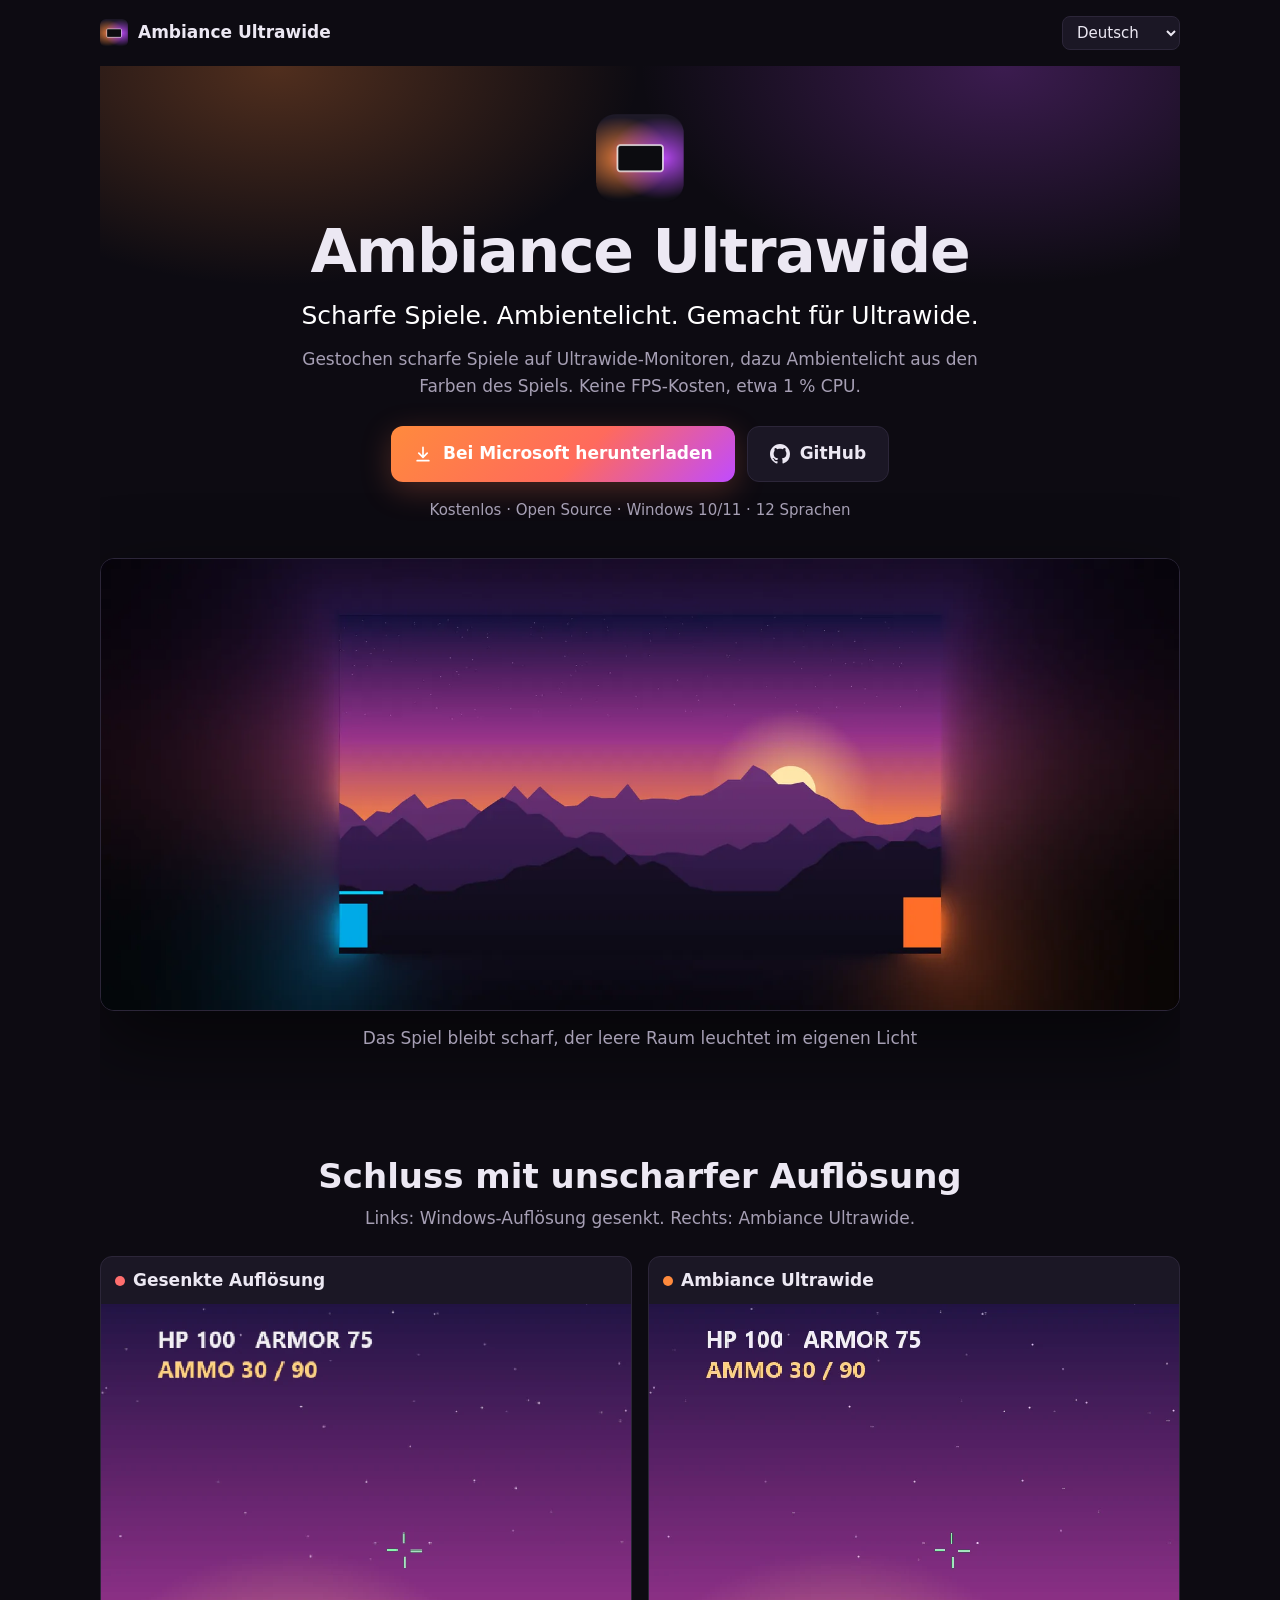
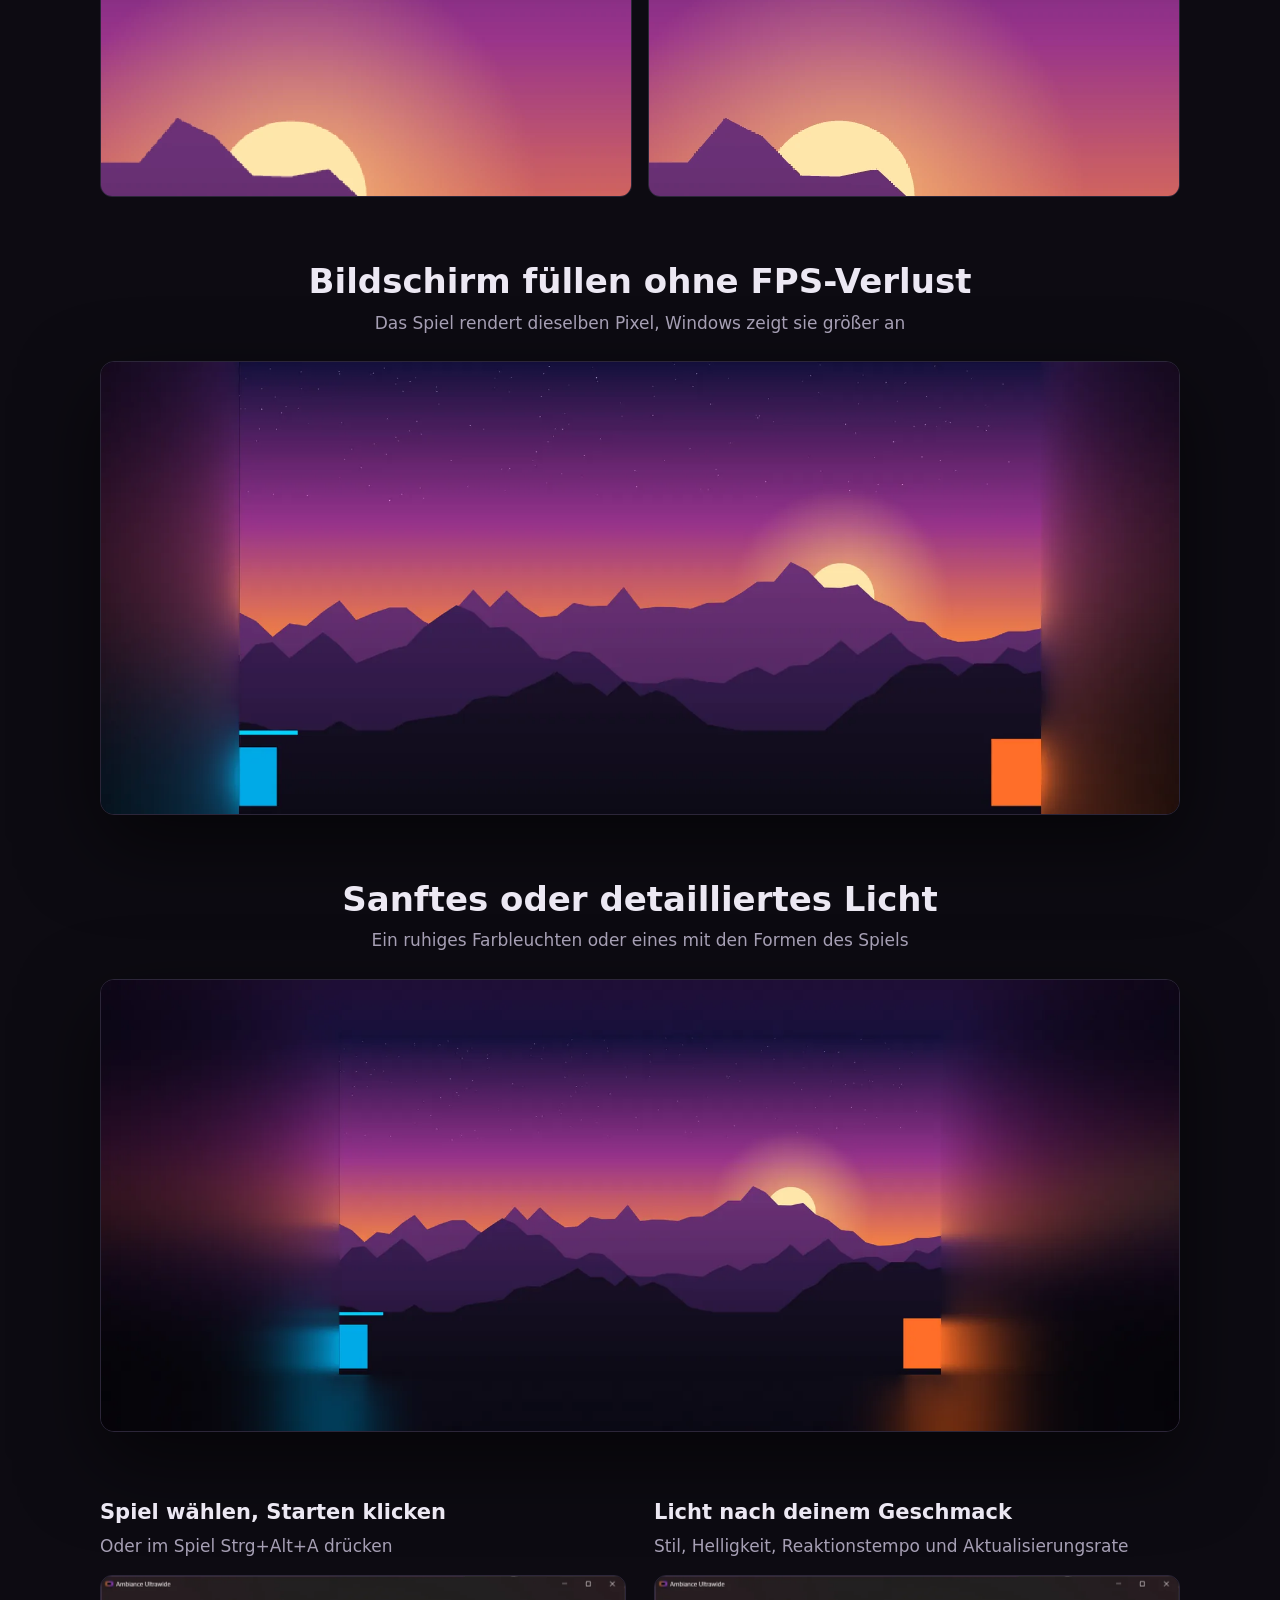
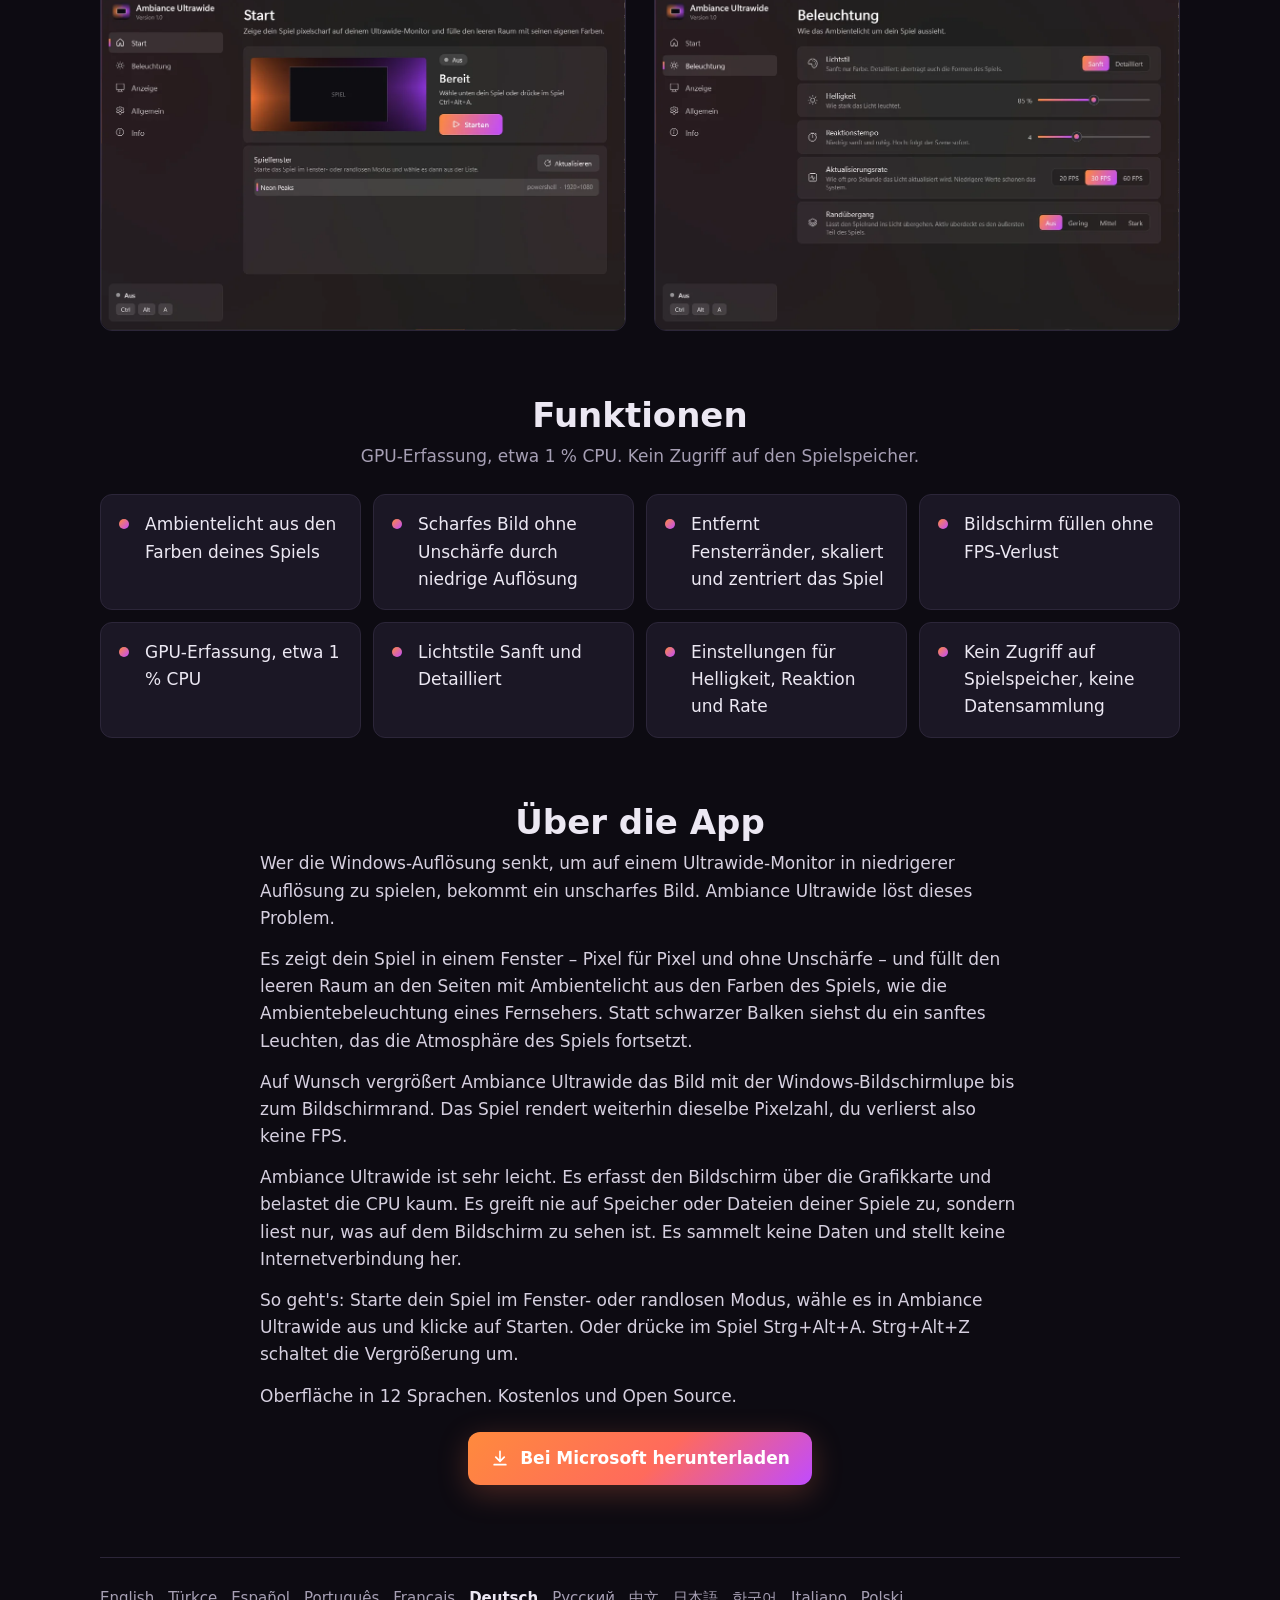
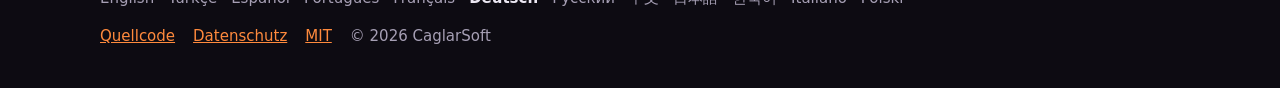
==== docs/de/index.html @ aa754faa "Add 12-language project website for GitHub Pages src/site/build_site.py generates docs/ from listing" ====
<!doctype html>
<html lang="de">
<head>
<meta charset="utf-8">
<meta name="viewport" content="width=device-width,initial-scale=1">
<title>Ambiance Ultrawide – Scharfe Spiele. Ambientelicht. Gemacht für Ultrawide.</title>
<meta name="description" content="Gestochen scharfe Spiele auf Ultrawide-Monitoren, dazu Ambientelicht aus den Farben des Spiels. Keine FPS-Kosten, etwa 1 % CPU.">
<meta name="keywords" content="Ultrawide, Ambientelicht, 21:9, Gaming, Auflösung, randlos, scharfes Bild">
<link rel="canonical" href="https://aahmetcaglarr.github.io/AmbianceUltrawide/de/">
<link rel="alternate" hreflang="en" href="https://aahmetcaglarr.github.io/AmbianceUltrawide/">
<link rel="alternate" hreflang="tr" href="https://aahmetcaglarr.github.io/AmbianceUltrawide/tr/">
<link rel="alternate" hreflang="es" href="https://aahmetcaglarr.github.io/AmbianceUltrawide/es/">
<link rel="alternate" hreflang="pt-BR" href="https://aahmetcaglarr.github.io/AmbianceUltrawide/pt/">
<link rel="alternate" hreflang="fr" href="https://aahmetcaglarr.github.io/AmbianceUltrawide/fr/">
<link rel="alternate" hreflang="de" href="https://aahmetcaglarr.github.io/AmbianceUltrawide/de/">
<link rel="alternate" hreflang="ru" href="https://aahmetcaglarr.github.io/AmbianceUltrawide/ru/">
<link rel="alternate" hreflang="zh-CN" href="https://aahmetcaglarr.github.io/AmbianceUltrawide/zh/">
<link rel="alternate" hreflang="ja" href="https://aahmetcaglarr.github.io/AmbianceUltrawide/ja/">
<link rel="alternate" hreflang="ko" href="https://aahmetcaglarr.github.io/AmbianceUltrawide/ko/">
<link rel="alternate" hreflang="it" href="https://aahmetcaglarr.github.io/AmbianceUltrawide/it/">
<link rel="alternate" hreflang="pl" href="https://aahmetcaglarr.github.io/AmbianceUltrawide/pl/">
<link rel="alternate" hreflang="x-default" href="https://aahmetcaglarr.github.io/AmbianceUltrawide/">
<meta property="og:type" content="website">
<meta property="og:title" content="Ambiance Ultrawide – Scharfe Spiele. Ambientelicht. Gemacht für Ultrawide.">
<meta property="og:description" content="Gestochen scharfe Spiele auf Ultrawide-Monitoren, dazu Ambientelicht aus den Farben des Spiels. Keine FPS-Kosten, etwa 1 % CPU.">
<meta property="og:url" content="https://aahmetcaglarr.github.io/AmbianceUltrawide/de/">
<meta property="og:image" content="https://aahmetcaglarr.github.io/AmbianceUltrawide/assets/og.jpg">
<meta name="twitter:card" content="summary_large_image">
<meta name="theme-color" content="#0d0b12">
<link rel="icon" href="../assets/favicon.png">
<link rel="stylesheet" href="../assets/site.css">
<script type="application/ld+json">{"@context": "https://schema.org", "@type": "SoftwareApplication", "name": "Ambiance Ultrawide", "description": "Gestochen scharfe Spiele auf Ultrawide-Monitoren, dazu Ambientelicht aus den Farben des Spiels. Keine FPS-Kosten, etwa 1 % CPU.", "inLanguage": "de", "url": "https://aahmetcaglarr.github.io/AmbianceUltrawide/de/", "applicationCategory": "UtilitiesApplication", "applicationSubCategory": "Gaming", "operatingSystem": "Windows 10, Windows 11", "softwareVersion": "1.0.0", "isAccessibleForFree": true, "offers": {"@type": "Offer", "price": "0", "priceCurrency": "USD"}, "downloadUrl": "https://apps.microsoft.com/detail/9N5WW64LNMSH?hl=de-de", "installUrl": "https://apps.microsoft.com/detail/9N5WW64LNMSH?hl=de-de", "license": "https://github.com/aahmetcaglarr/AmbianceUltrawide/blob/main/LICENSE", "image": "https://aahmetcaglarr.github.io/AmbianceUltrawide/assets/og.jpg", "screenshot": ["https://aahmetcaglarr.github.io/AmbianceUltrawide/assets/hero.webp", "https://aahmetcaglarr.github.io/AmbianceUltrawide/assets/fit.webp", "https://aahmetcaglarr.github.io/AmbianceUltrawide/assets/ui-home-de.webp"], "featureList": ["Ambientelicht aus den Farben deines Spiels", "Scharfes Bild ohne Unschärfe durch niedrige Auflösung", "Entfernt Fensterränder, skaliert und zentriert das Spiel", "Bildschirm füllen ohne FPS-Verlust", "GPU-Erfassung, etwa 1 % CPU", "Lichtstile Sanft und Detailliert", "Einstellungen für Helligkeit, Reaktion und Rate", "Kein Zugriff auf Spielspeicher, keine Datensammlung"], "keywords": "Ultrawide, Ambientelicht, 21:9, Gaming, Auflösung, randlos, scharfes Bild", "author": {"@type": "Organization", "name": "CaglarSoft"}, "sameAs": ["https://github.com/aahmetcaglarr/AmbianceUltrawide", "https://apps.microsoft.com/detail/9N5WW64LNMSH"]}</script>
</head>
<body>
<div class="wrap">
<header class="top">
<a class="brand" href="../de/"><img src="../assets/logo.png" width="28" height="28" alt="">Ambiance Ultrawide</a>
<select aria-label="Language" onchange="location.href=this.value"><option value="../">English</option><option value="../tr/">Türkçe</option><option value="../es/">Español</option><option value="../pt/">Português</option><option value="../fr/">Français</option><option value="../de/" selected>Deutsch</option><option value="../ru/">Русский</option><option value="../zh/">中文</option><option value="../ja/">日本語</option><option value="../ko/">한국어</option><option value="../it/">Italiano</option><option value="../pl/">Polski</option></select>
</header>
<main>
<div class="hero">
<img class="logo" src="../assets/logo.png" width="88" height="88" alt="Ambiance Ultrawide">
<h1>Ambiance Ultrawide</h1>
<p class="tag">Scharfe Spiele. Ambientelicht. Gemacht für Ultrawide.</p>
<p class="lead">Gestochen scharfe Spiele auf Ultrawide-Monitoren, dazu Ambientelicht aus den Farben des Spiels. Keine FPS-Kosten, etwa 1 % CPU.</p>
<div class="cta">
<a class="btn primary" href="https://apps.microsoft.com/detail/9N5WW64LNMSH?hl=de-de"><svg viewBox="0 0 24 24" aria-hidden="true"><path d="M12 3a1 1 0 011 1v9.6l3.3-3.3a1 1 0 111.4 1.4l-5 5a1 1 0 01-1.4 0l-5-5a1 1 0 111.4-1.4l3.3 3.3V4a1 1 0 011-1zM5 19h14a1 1 0 110 2H5a1 1 0 110-2z"/></svg>Bei Microsoft herunterladen</a>
<a class="btn ghost" href="https://github.com/aahmetcaglarr/AmbianceUltrawide"><svg viewBox="0 0 16 16" aria-hidden="true"><path d="M8 0C3.58 0 0 3.58 0 8c0 3.54 2.29 6.53 5.47 7.59.4.07.55-.17.55-.38 0-.19-.01-.82-.01-1.49-2.01.37-2.53-.49-2.69-.94-.09-.23-.48-.94-.82-1.13-.28-.15-.68-.52-.01-.53.63-.01 1.08.58 1.23.82.72 1.21 1.87.87 2.33.66.07-.52.28-.87.51-1.07-1.78-.2-3.64-.89-3.64-3.95 0-.87.31-1.59.82-2.15-.08-.2-.36-1.02.08-2.12 0 0 .67-.21 2.2.82.64-.18 1.32-.27 2-.27.68 0 1.36.09 2 .27 1.53-1.04 2.2-.82 2.2-.82.44 1.1.16 1.92.08 2.12.51.56.82 1.27.82 2.15 0 3.07-1.87 3.75-3.65 3.95.29.25.54.73.54 1.48 0 1.07-.01 1.93-.01 2.2 0 .21.15.46.55.38A8.013 8.013 0 0016 8c0-4.42-3.58-8-8-8z"/></svg>GitHub</a>
</div>
<p class="facts">Kostenlos · Open Source · Windows 10/11 · 12 Sprachen</p>
<div class="shot"><img src="../assets/hero.webp" width="1720" height="720" alt="Spielfarben statt schwarzer Balken" fetchpriority="high"></div>
<p class="sub" style="margin-top:14px">Das Spiel bleibt scharf, der leere Raum leuchtet im eigenen Licht</p>
</div>

<section>
<h2>Schluss mit unscharfer Auflösung</h2>
<p class="sub">Links: Windows-Auflösung gesenkt.  Rechts: Ambiance Ultrawide.</p>
<div class="compare">
<figure><figcaption><span class="dot" style="background:#ff6e6e"></span>Gesenkte Auflösung</figcaption><img src="../assets/compare-blur.webp" width="840" height="780" alt="Gesenkte Auflösung" loading="lazy" decoding="async"></figure>
<figure><figcaption><span class="dot" style="background:var(--orange)"></span>Ambiance Ultrawide</figcaption><img src="../assets/compare-sharp.webp" width="840" height="780" alt="Ambiance Ultrawide" loading="lazy" decoding="async"></figure>
</div>
</section>

<section>
<h2>Bildschirm füllen ohne FPS-Verlust</h2>
<p class="sub">Das Spiel rendert dieselben Pixel, Windows zeigt sie größer an</p>
<div class="shot" style="margin-top:0"><img src="../assets/fit.webp" width="1720" height="720" alt="Bildschirm füllen ohne FPS-Verlust" loading="lazy" decoding="async"></div>
</section>

<section>
<h2>Sanftes oder detailliertes Licht</h2>
<p class="sub">Ein ruhiges Farbleuchten oder eines mit den Formen des Spiels</p>
<div class="shot" style="margin-top:0"><img src="../assets/detail.webp" width="1720" height="720" alt="Sanftes oder detailliertes Licht" loading="lazy" decoding="async"></div>
</section>

<section>
<div class="ui">
<div><h3>Spiel wählen, Starten klicken</h3><p>Oder im Spiel Strg+Alt+A drücken</p><img src="../assets/ui-home-de.webp" width="1100" height="743" alt="Spiel wählen, Starten klicken" loading="lazy" decoding="async"></div>
<div><h3>Licht nach deinem Geschmack</h3><p>Stil, Helligkeit, Reaktionstempo und Aktualisierungsrate</p><img src="../assets/ui-light-de.webp" width="1100" height="743" alt="Licht nach deinem Geschmack" loading="lazy" decoding="async"></div>
</div>
</section>

<section>
<h2>Funktionen</h2>
<p class="sub">GPU-Erfassung, etwa 1 % CPU. Kein Zugriff auf den Spielspeicher.</p>
<ul class="feat"><li>Ambientelicht aus den Farben deines Spiels</li><li>Scharfes Bild ohne Unschärfe durch niedrige Auflösung</li><li>Entfernt Fensterränder, skaliert und zentriert das Spiel</li><li>Bildschirm füllen ohne FPS-Verlust</li><li>GPU-Erfassung, etwa 1 % CPU</li><li>Lichtstile Sanft und Detailliert</li><li>Einstellungen für Helligkeit, Reaktion und Rate</li><li>Kein Zugriff auf Spielspeicher, keine Datensammlung</li></ul>
</section>

<section>
<h2>Über die App</h2>
<div class="about"><p>Wer die Windows-Auflösung senkt, um auf einem Ultrawide-Monitor in niedrigerer Auflösung zu spielen, bekommt ein unscharfes Bild. Ambiance Ultrawide löst dieses Problem.</p><p>Es zeigt dein Spiel in einem Fenster – Pixel für Pixel und ohne Unschärfe – und füllt den leeren Raum an den Seiten mit Ambientelicht aus den Farben des Spiels, wie die Ambientebeleuchtung eines Fernsehers. Statt schwarzer Balken siehst du ein sanftes Leuchten, das die Atmosphäre des Spiels fortsetzt.</p><p>Auf Wunsch vergrößert Ambiance Ultrawide das Bild mit der Windows-Bildschirmlupe bis zum Bildschirmrand. Das Spiel rendert weiterhin dieselbe Pixelzahl, du verlierst also keine FPS.</p><p>Ambiance Ultrawide ist sehr leicht. Es erfasst den Bildschirm über die Grafikkarte und belastet die CPU kaum. Es greift nie auf Speicher oder Dateien deiner Spiele zu, sondern liest nur, was auf dem Bildschirm zu sehen ist. Es sammelt keine Daten und stellt keine Internetverbindung her.</p><p>So geht&#x27;s: Starte dein Spiel im Fenster- oder randlosen Modus, wähle es in Ambiance Ultrawide aus und klicke auf Starten. Oder drücke im Spiel Strg+Alt+A. Strg+Alt+Z schaltet die Vergrößerung um.</p><p>Oberfläche in 12 Sprachen. Kostenlos und Open Source.</p></div>
<div class="cta" style="margin-top:22px"><a class="btn primary" href="https://apps.microsoft.com/detail/9N5WW64LNMSH?hl=de-de"><svg viewBox="0 0 24 24" aria-hidden="true"><path d="M12 3a1 1 0 011 1v9.6l3.3-3.3a1 1 0 111.4 1.4l-5 5a1 1 0 01-1.4 0l-5-5a1 1 0 111.4-1.4l3.3 3.3V4a1 1 0 011-1zM5 19h14a1 1 0 110 2H5a1 1 0 110-2z"/></svg>Bei Microsoft herunterladen</a></div>
</section>
</main>

<footer>
<nav aria-label="Language"><a href="../" hreflang="en" lang="en">English</a><a href="../tr/" hreflang="tr" lang="tr">Türkçe</a><a href="../es/" hreflang="es" lang="es">Español</a><a href="../pt/" hreflang="pt-BR" lang="pt-BR">Português</a><a href="../fr/" hreflang="fr" lang="fr">Français</a><a href="../de/" hreflang="de" lang="de" aria-current="page">Deutsch</a><a href="../ru/" hreflang="ru" lang="ru">Русский</a><a href="../zh/" hreflang="zh-CN" lang="zh-CN">中文</a><a href="../ja/" hreflang="ja" lang="ja">日本語</a><a href="../ko/" hreflang="ko" lang="ko">한국어</a><a href="../it/" hreflang="it" lang="it">Italiano</a><a href="../pl/" hreflang="pl" lang="pl">Polski</a></nav>
<div class="links">
<a href="https://github.com/aahmetcaglarr/AmbianceUltrawide">Quellcode</a>
<a href="https://github.com/aahmetcaglarr/AmbianceUltrawide/blob/main/PRIVACY.md">Datenschutz</a>
<a href="https://github.com/aahmetcaglarr/AmbianceUltrawide/blob/main/LICENSE">MIT</a>
<span>© 2026 CaglarSoft</span>
</div>
</footer>
</div>
</body>
</html>
---- docs/assets/site.css ----
:root{--bg:#0d0b12;--bg2:#15121d;--card:#1b1725;--line:#2c2639;--text:#ece8f3;--muted:#a69fb4;--orange:#ff8a3d;--purple:#c04bff}
*{box-sizing:border-box}
html{-webkit-text-size-adjust:100%}
body{margin:0;background:var(--bg);color:var(--text);font:17px/1.6 "Segoe UI Variable Text","Segoe UI",system-ui,-apple-system,"Noto Sans",sans-serif}
:lang(zh) body,body:lang(zh-CN){font-family:"Microsoft YaHei UI","Microsoft YaHei","PingFang SC","Noto Sans SC",sans-serif}
:lang(ja) body,body:lang(ja){font-family:"Yu Gothic UI","Yu Gothic","Hiragino Sans","Noto Sans JP",sans-serif}
:lang(ko) body,body:lang(ko){font-family:"Malgun Gothic","Apple SD Gothic Neo","Noto Sans KR",sans-serif}
a{color:var(--orange)}
img{max-width:100%;height:auto;display:block}
.wrap{max-width:1120px;margin:0 auto;padding:0 20px}
header.top{display:flex;align-items:center;justify-content:space-between;gap:12px;padding:16px 0}
.brand{display:flex;align-items:center;gap:10px;color:var(--text);text-decoration:none;font-weight:600}
.brand img{width:28px;height:28px}
select{background:var(--card);color:var(--text);border:1px solid var(--line);border-radius:8px;padding:6px 10px;font:inherit;font-size:15px}
.hero{position:relative;text-align:center;padding:48px 0 24px;overflow:hidden}
.hero:before{content:"";position:absolute;inset:-20% -10% auto;height:520px;background:radial-gradient(40% 60% at 22% 40%,rgba(255,138,61,.28),transparent 70%),radial-gradient(40% 60% at 78% 40%,rgba(192,75,255,.26),transparent 70%);z-index:-1}
.hero .logo{width:88px;height:88px;margin:0 auto 16px}
h1{font-size:clamp(34px,6vw,60px);line-height:1.1;margin:0 0 12px;letter-spacing:-.02em}
.tag{font-size:clamp(19px,2.6vw,25px);margin:0 0 10px;color:#fff}
.lead{max-width:720px;margin:0 auto 26px;color:var(--muted)}
.cta{display:flex;flex-wrap:wrap;gap:12px;justify-content:center}
.btn{display:inline-flex;align-items:center;gap:10px;padding:13px 22px;border-radius:12px;font-weight:600;text-decoration:none;font-size:17px}
.btn.primary{background:linear-gradient(135deg,var(--orange),#ff6a5c 55%,var(--purple));color:#fff;box-shadow:0 8px 30px rgba(255,120,80,.25)}
.btn.ghost{border:1px solid var(--line);color:var(--text);background:var(--card)}
.btn svg{width:20px;height:20px;fill:currentColor}
.facts{margin:16px 0 0;color:var(--muted);font-size:15px}
.shot{margin:36px auto 0;border-radius:14px;overflow:hidden;border:1px solid var(--line);box-shadow:0 30px 80px rgba(0,0,0,.55)}
section{padding:56px 0 8px}
h2{font-size:clamp(24px,3.4vw,34px);line-height:1.2;margin:0 0 8px;text-align:center}
.sub{color:var(--muted);text-align:center;margin:0 auto 24px;max-width:760px}
.compare{display:grid;grid-template-columns:1fr 1fr;gap:16px}
.compare figure{margin:0;border-radius:12px;overflow:hidden;border:1px solid var(--line);background:var(--card)}
.compare figcaption{padding:10px 14px;font-weight:600;display:flex;align-items:center;gap:8px}
.dot{width:10px;height:10px;border-radius:50%;display:inline-block}
.compare img{image-rendering:pixelated}
.ui{display:grid;grid-template-columns:1fr 1fr;gap:28px;align-items:start}
.ui h3{font-size:21px;margin:0 0 4px}
.ui p{color:var(--muted);margin:0 0 14px}
.ui img{border-radius:12px;border:1px solid var(--line)}
ul.feat{list-style:none;padding:0;margin:0;display:grid;grid-template-columns:repeat(auto-fit,minmax(250px,1fr));gap:12px}
ul.feat li{background:var(--card);border:1px solid var(--line);border-radius:12px;padding:16px 18px 16px 44px;position:relative}
ul.feat li:before{content:"";position:absolute;left:18px;top:24px;width:10px;height:10px;border-radius:50%;background:linear-gradient(135deg,var(--orange),var(--purple))}
.about{max-width:760px;margin:0 auto;color:#d6d0e0}
.about p{margin:0 0 14px}
footer{margin-top:64px;border-top:1px solid var(--line);padding:28px 0 40px;color:var(--muted);font-size:15px}
footer nav{display:flex;flex-wrap:wrap;gap:6px 14px;margin-bottom:14px}
footer nav a{color:var(--muted);text-decoration:none}
footer nav a[aria-current]{color:var(--text);font-weight:600}
footer .links{display:flex;flex-wrap:wrap;gap:6px 18px}
@media (max-width:720px){body{font-size:16px}.compare,.ui{grid-template-columns:1fr}.hero{padding-top:28px}section{padding-top:40px}}
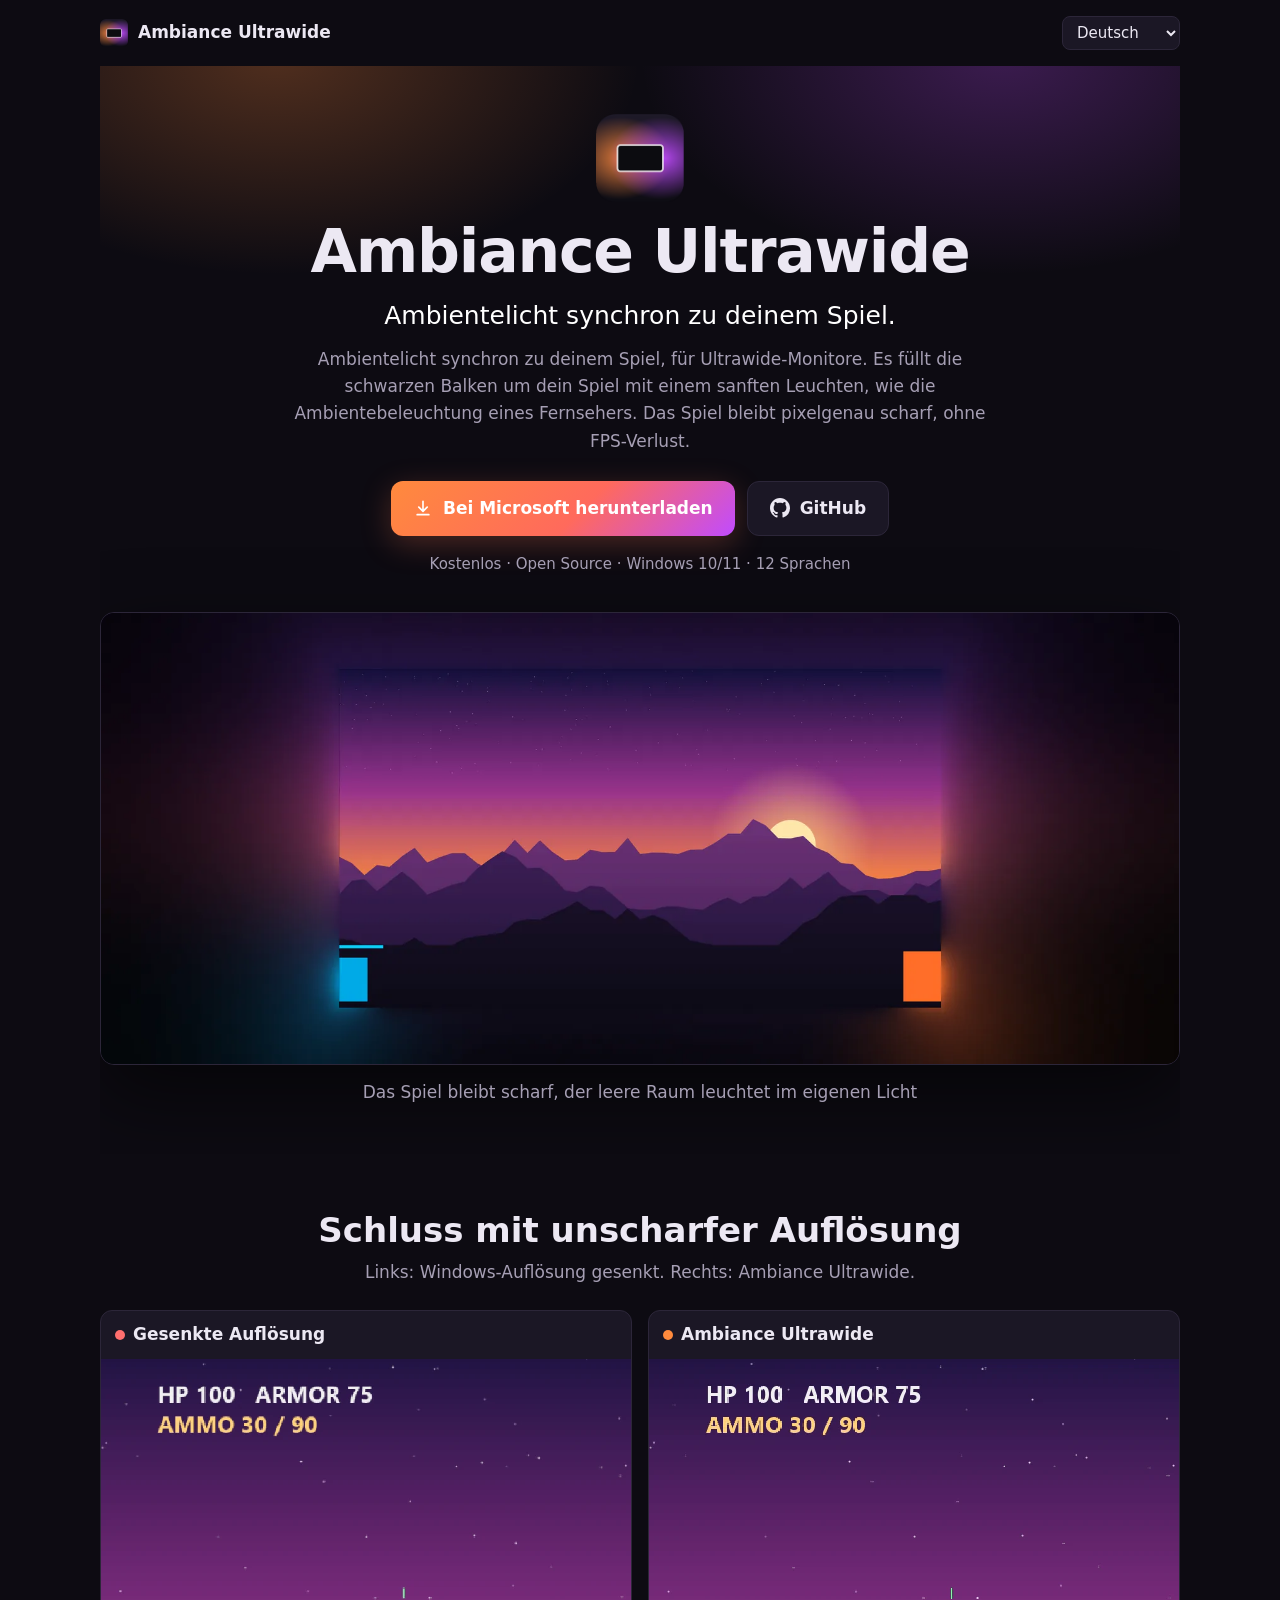
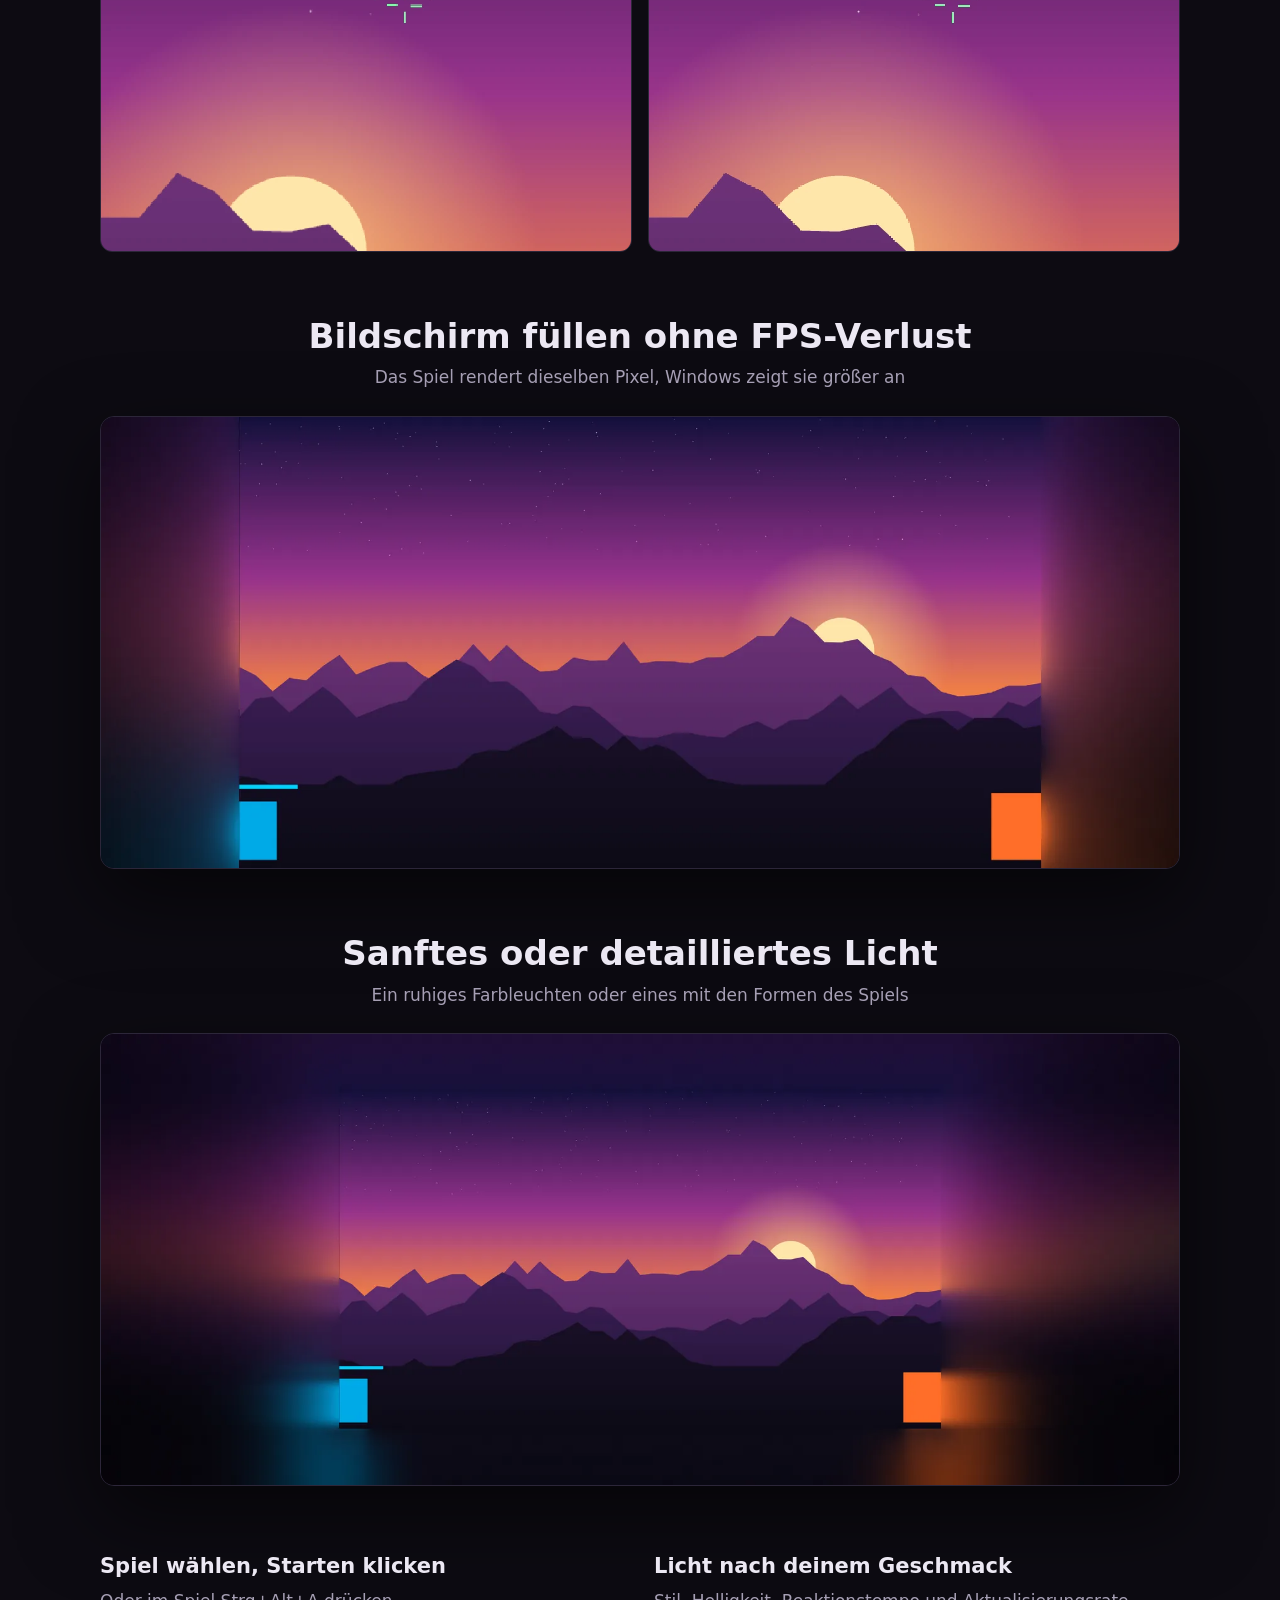
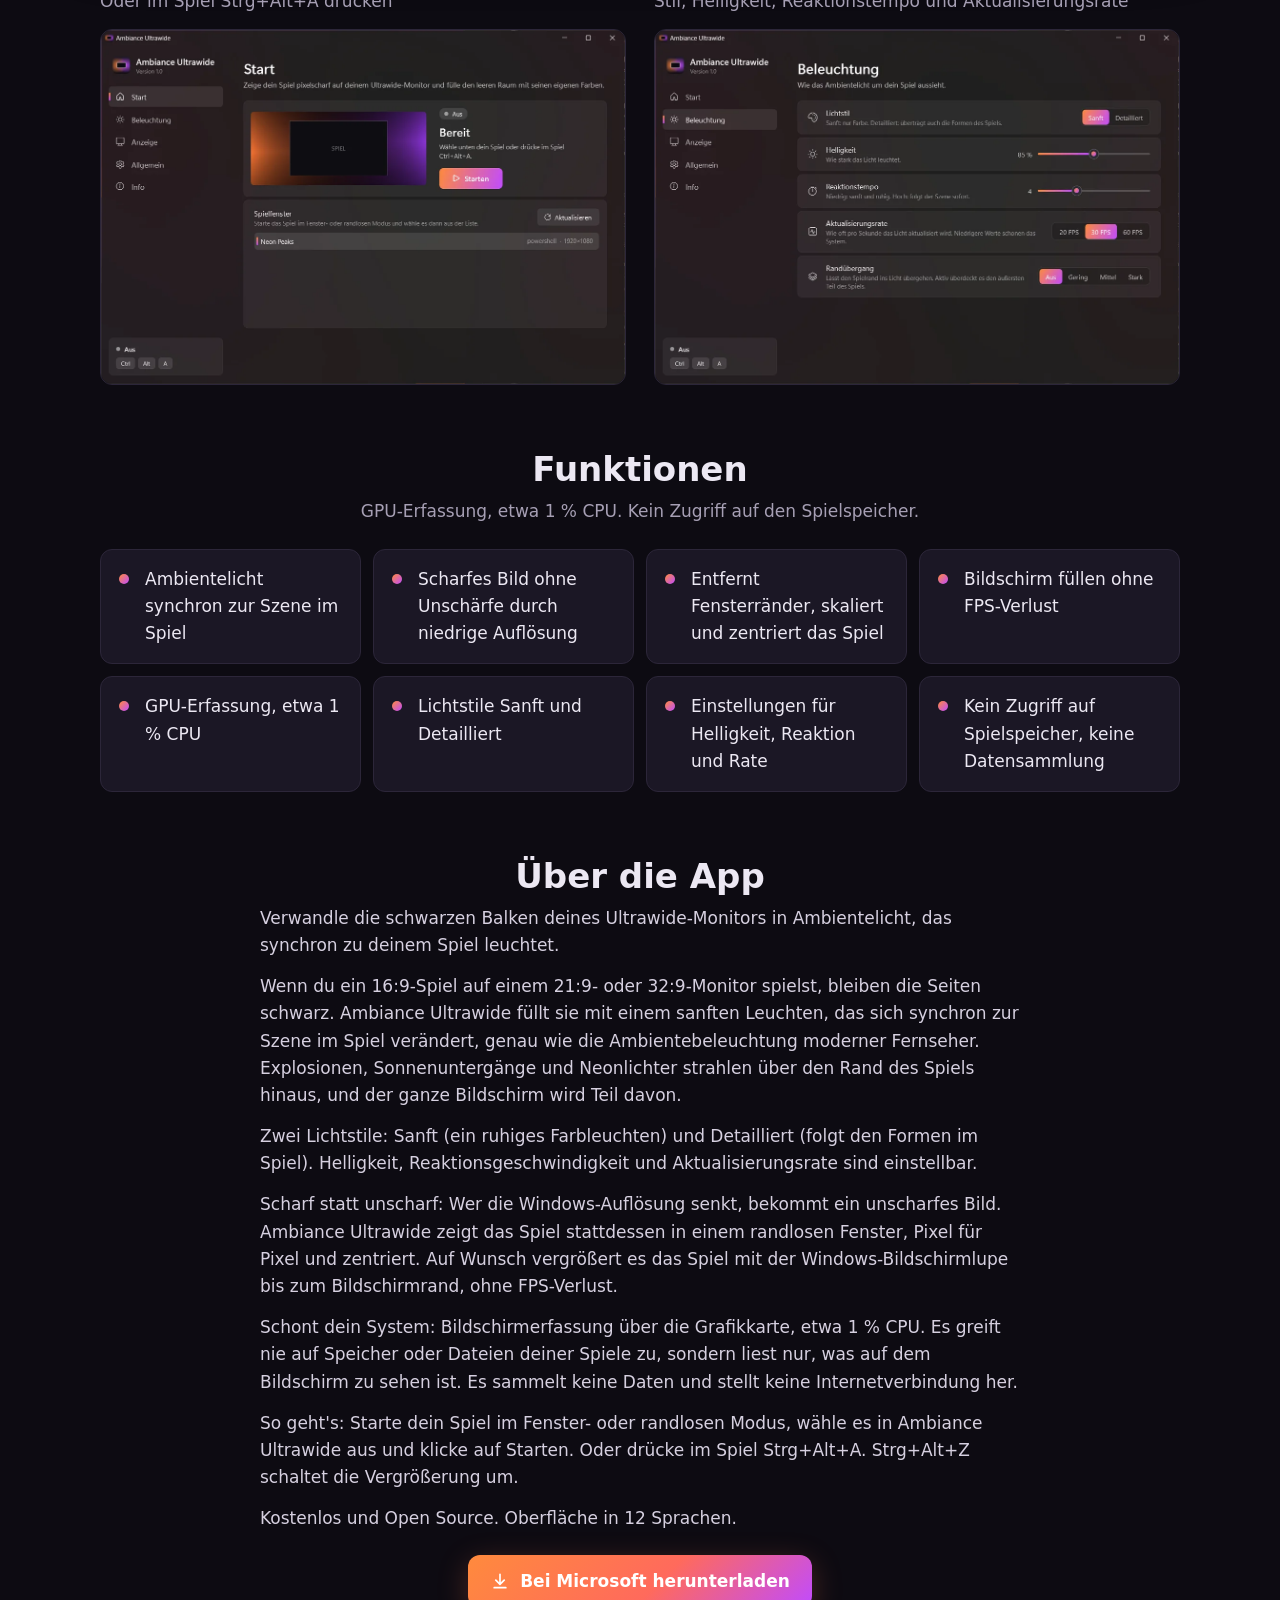
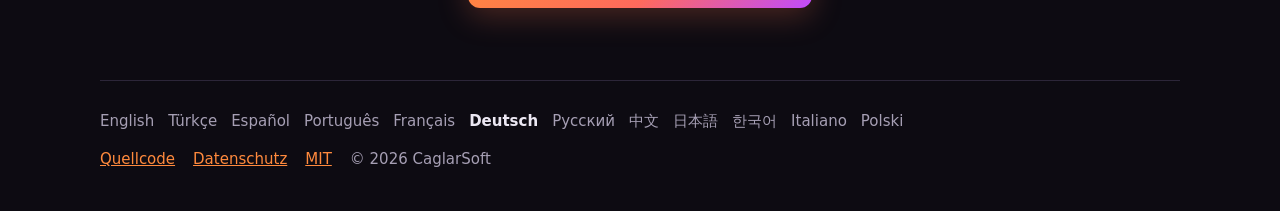
==== commit 1d8a72cf: "Lead the listing, site and README with scene-synced ambient light New tagline, short description, de" ====
--- a/docs/de/index.html
+++ b/docs/de/index.html
@@ -3,8 +3,8 @@
 <head>
 <meta charset="utf-8">
 <meta name="viewport" content="width=device-width,initial-scale=1">
-<title>Ambiance Ultrawide – Scharfe Spiele. Ambientelicht. Gemacht für Ultrawide.</title>
-<meta name="description" content="Gestochen scharfe Spiele auf Ultrawide-Monitoren, dazu Ambientelicht aus den Farben des Spiels. Keine FPS-Kosten, etwa 1 % CPU.">
+<title>Ambiance Ultrawide – Ambientelicht synchron zu deinem Spiel.</title>
+<meta name="description" content="Ambientelicht synchron zu deinem Spiel, für Ultrawide-Monitore. Es füllt die schwarzen Balken um dein Spiel mit einem sanften Leuchten, wie die Ambientebeleuchtung eines Fernsehers. Das Spiel bleibt pixelgenau scharf, ohne FPS-Verlust.">
 <meta name="keywords" content="Ultrawide, Ambientelicht, 21:9, Gaming, Auflösung, randlos, scharfes Bild">
 <link rel="canonical" href="https://aahmetcaglarr.github.io/AmbianceUltrawide/de/">
 <link rel="alternate" hreflang="en" href="https://aahmetcaglarr.github.io/AmbianceUltrawide/">
@@ -21,15 +21,15 @@
 <link rel="alternate" hreflang="pl" href="https://aahmetcaglarr.github.io/AmbianceUltrawide/pl/">
 <link rel="alternate" hreflang="x-default" href="https://aahmetcaglarr.github.io/AmbianceUltrawide/">
 <meta property="og:type" content="website">
-<meta property="og:title" content="Ambiance Ultrawide – Scharfe Spiele. Ambientelicht. Gemacht für Ultrawide.">
-<meta property="og:description" content="Gestochen scharfe Spiele auf Ultrawide-Monitoren, dazu Ambientelicht aus den Farben des Spiels. Keine FPS-Kosten, etwa 1 % CPU.">
+<meta property="og:title" content="Ambiance Ultrawide – Ambientelicht synchron zu deinem Spiel.">
+<meta property="og:description" content="Ambientelicht synchron zu deinem Spiel, für Ultrawide-Monitore. Es füllt die schwarzen Balken um dein Spiel mit einem sanften Leuchten, wie die Ambientebeleuchtung eines Fernsehers. Das Spiel bleibt pixelgenau scharf, ohne FPS-Verlust.">
 <meta property="og:url" content="https://aahmetcaglarr.github.io/AmbianceUltrawide/de/">
 <meta property="og:image" content="https://aahmetcaglarr.github.io/AmbianceUltrawide/assets/og.jpg">
 <meta name="twitter:card" content="summary_large_image">
 <meta name="theme-color" content="#0d0b12">
 <link rel="icon" href="../assets/favicon.png">
 <link rel="stylesheet" href="../assets/site.css">
-<script type="application/ld+json">{"@context": "https://schema.org", "@type": "SoftwareApplication", "name": "Ambiance Ultrawide", "description": "Gestochen scharfe Spiele auf Ultrawide-Monitoren, dazu Ambientelicht aus den Farben des Spiels. Keine FPS-Kosten, etwa 1 % CPU.", "inLanguage": "de", "url": "https://aahmetcaglarr.github.io/AmbianceUltrawide/de/", "applicationCategory": "UtilitiesApplication", "applicationSubCategory": "Gaming", "operatingSystem": "Windows 10, Windows 11", "softwareVersion": "1.0.0", "isAccessibleForFree": true, "offers": {"@type": "Offer", "price": "0", "priceCurrency": "USD"}, "downloadUrl": "https://apps.microsoft.com/detail/9N5WW64LNMSH?hl=de-de", "installUrl": "https://apps.microsoft.com/detail/9N5WW64LNMSH?hl=de-de", "license": "https://github.com/aahmetcaglarr/AmbianceUltrawide/blob/main/LICENSE", "image": "https://aahmetcaglarr.github.io/AmbianceUltrawide/assets/og.jpg", "screenshot": ["https://aahmetcaglarr.github.io/AmbianceUltrawide/assets/hero.webp", "https://aahmetcaglarr.github.io/AmbianceUltrawide/assets/fit.webp", "https://aahmetcaglarr.github.io/AmbianceUltrawide/assets/ui-home-de.webp"], "featureList": ["Ambientelicht aus den Farben deines Spiels", "Scharfes Bild ohne Unschärfe durch niedrige Auflösung", "Entfernt Fensterränder, skaliert und zentriert das Spiel", "Bildschirm füllen ohne FPS-Verlust", "GPU-Erfassung, etwa 1 % CPU", "Lichtstile Sanft und Detailliert", "Einstellungen für Helligkeit, Reaktion und Rate", "Kein Zugriff auf Spielspeicher, keine Datensammlung"], "keywords": "Ultrawide, Ambientelicht, 21:9, Gaming, Auflösung, randlos, scharfes Bild", "author": {"@type": "Organization", "name": "CaglarSoft"}, "sameAs": ["https://github.com/aahmetcaglarr/AmbianceUltrawide", "https://apps.microsoft.com/detail/9N5WW64LNMSH"]}</script>
+<script type="application/ld+json">{"@context": "https://schema.org", "@type": "SoftwareApplication", "name": "Ambiance Ultrawide", "description": "Ambientelicht synchron zu deinem Spiel, für Ultrawide-Monitore. Es füllt die schwarzen Balken um dein Spiel mit einem sanften Leuchten, wie die Ambientebeleuchtung eines Fernsehers. Das Spiel bleibt pixelgenau scharf, ohne FPS-Verlust.", "inLanguage": "de", "url": "https://aahmetcaglarr.github.io/AmbianceUltrawide/de/", "applicationCategory": "UtilitiesApplication", "applicationSubCategory": "Gaming", "operatingSystem": "Windows 10, Windows 11", "softwareVersion": "1.0.0", "isAccessibleForFree": true, "offers": {"@type": "Offer", "price": "0", "priceCurrency": "USD"}, "downloadUrl": "https://apps.microsoft.com/detail/9N5WW64LNMSH?hl=de-de", "installUrl": "https://apps.microsoft.com/detail/9N5WW64LNMSH?hl=de-de", "license": "https://github.com/aahmetcaglarr/AmbianceUltrawide/blob/main/LICENSE", "image": "https://aahmetcaglarr.github.io/AmbianceUltrawide/assets/og.jpg", "screenshot": ["https://aahmetcaglarr.github.io/AmbianceUltrawide/assets/hero.webp", "https://aahmetcaglarr.github.io/AmbianceUltrawide/assets/fit.webp", "https://aahmetcaglarr.github.io/AmbianceUltrawide/assets/ui-home-de.webp"], "featureList": ["Ambientelicht synchron zur Szene im Spiel", "Scharfes Bild ohne Unschärfe durch niedrige Auflösung", "Entfernt Fensterränder, skaliert und zentriert das Spiel", "Bildschirm füllen ohne FPS-Verlust", "GPU-Erfassung, etwa 1 % CPU", "Lichtstile Sanft und Detailliert", "Einstellungen für Helligkeit, Reaktion und Rate", "Kein Zugriff auf Spielspeicher, keine Datensammlung"], "keywords": "Ultrawide, Ambientelicht, 21:9, Gaming, Auflösung, randlos, scharfes Bild", "author": {"@type": "Organization", "name": "CaglarSoft"}, "sameAs": ["https://github.com/aahmetcaglarr/AmbianceUltrawide", "https://apps.microsoft.com/detail/9N5WW64LNMSH"]}</script>
 </head>
 <body>
 <div class="wrap">
@@ -41,8 +41,8 @@
 <div class="hero">
 <img class="logo" src="../assets/logo.png" width="88" height="88" alt="Ambiance Ultrawide">
 <h1>Ambiance Ultrawide</h1>
-<p class="tag">Scharfe Spiele. Ambientelicht. Gemacht für Ultrawide.</p>
-<p class="lead">Gestochen scharfe Spiele auf Ultrawide-Monitoren, dazu Ambientelicht aus den Farben des Spiels. Keine FPS-Kosten, etwa 1 % CPU.</p>
+<p class="tag">Ambientelicht synchron zu deinem Spiel.</p>
+<p class="lead">Ambientelicht synchron zu deinem Spiel, für Ultrawide-Monitore. Es füllt die schwarzen Balken um dein Spiel mit einem sanften Leuchten, wie die Ambientebeleuchtung eines Fernsehers. Das Spiel bleibt pixelgenau scharf, ohne FPS-Verlust.</p>
 <div class="cta">
 <a class="btn primary" href="https://apps.microsoft.com/detail/9N5WW64LNMSH?hl=de-de"><svg viewBox="0 0 24 24" aria-hidden="true"><path d="M12 3a1 1 0 011 1v9.6l3.3-3.3a1 1 0 111.4 1.4l-5 5a1 1 0 01-1.4 0l-5-5a1 1 0 111.4-1.4l3.3 3.3V4a1 1 0 011-1zM5 19h14a1 1 0 110 2H5a1 1 0 110-2z"/></svg>Bei Microsoft herunterladen</a>
 <a class="btn ghost" href="https://github.com/aahmetcaglarr/AmbianceUltrawide"><svg viewBox="0 0 16 16" aria-hidden="true"><path d="M8 0C3.58 0 0 3.58 0 8c0 3.54 2.29 6.53 5.47 7.59.4.07.55-.17.55-.38 0-.19-.01-.82-.01-1.49-2.01.37-2.53-.49-2.69-.94-.09-.23-.48-.94-.82-1.13-.28-.15-.68-.52-.01-.53.63-.01 1.08.58 1.23.82.72 1.21 1.87.87 2.33.66.07-.52.28-.87.51-1.07-1.78-.2-3.64-.89-3.64-3.95 0-.87.31-1.59.82-2.15-.08-.2-.36-1.02.08-2.12 0 0 .67-.21 2.2.82.64-.18 1.32-.27 2-.27.68 0 1.36.09 2 .27 1.53-1.04 2.2-.82 2.2-.82.44 1.1.16 1.92.08 2.12.51.56.82 1.27.82 2.15 0 3.07-1.87 3.75-3.65 3.95.29.25.54.73.54 1.48 0 1.07-.01 1.93-.01 2.2 0 .21.15.46.55.38A8.013 8.013 0 0016 8c0-4.42-3.58-8-8-8z"/></svg>GitHub</a>
@@ -83,12 +83,12 @@
 <section>
 <h2>Funktionen</h2>
 <p class="sub">GPU-Erfassung, etwa 1 % CPU. Kein Zugriff auf den Spielspeicher.</p>
-<ul class="feat"><li>Ambientelicht aus den Farben deines Spiels</li><li>Scharfes Bild ohne Unschärfe durch niedrige Auflösung</li><li>Entfernt Fensterränder, skaliert und zentriert das Spiel</li><li>Bildschirm füllen ohne FPS-Verlust</li><li>GPU-Erfassung, etwa 1 % CPU</li><li>Lichtstile Sanft und Detailliert</li><li>Einstellungen für Helligkeit, Reaktion und Rate</li><li>Kein Zugriff auf Spielspeicher, keine Datensammlung</li></ul>
+<ul class="feat"><li>Ambientelicht synchron zur Szene im Spiel</li><li>Scharfes Bild ohne Unschärfe durch niedrige Auflösung</li><li>Entfernt Fensterränder, skaliert und zentriert das Spiel</li><li>Bildschirm füllen ohne FPS-Verlust</li><li>GPU-Erfassung, etwa 1 % CPU</li><li>Lichtstile Sanft und Detailliert</li><li>Einstellungen für Helligkeit, Reaktion und Rate</li><li>Kein Zugriff auf Spielspeicher, keine Datensammlung</li></ul>
 </section>
 
 <section>
 <h2>Über die App</h2>
-<div class="about"><p>Wer die Windows-Auflösung senkt, um auf einem Ultrawide-Monitor in niedrigerer Auflösung zu spielen, bekommt ein unscharfes Bild. Ambiance Ultrawide löst dieses Problem.</p><p>Es zeigt dein Spiel in einem Fenster – Pixel für Pixel und ohne Unschärfe – und füllt den leeren Raum an den Seiten mit Ambientelicht aus den Farben des Spiels, wie die Ambientebeleuchtung eines Fernsehers. Statt schwarzer Balken siehst du ein sanftes Leuchten, das die Atmosphäre des Spiels fortsetzt.</p><p>Auf Wunsch vergrößert Ambiance Ultrawide das Bild mit der Windows-Bildschirmlupe bis zum Bildschirmrand. Das Spiel rendert weiterhin dieselbe Pixelzahl, du verlierst also keine FPS.</p><p>Ambiance Ultrawide ist sehr leicht. Es erfasst den Bildschirm über die Grafikkarte und belastet die CPU kaum. Es greift nie auf Speicher oder Dateien deiner Spiele zu, sondern liest nur, was auf dem Bildschirm zu sehen ist. Es sammelt keine Daten und stellt keine Internetverbindung her.</p><p>So geht&#x27;s: Starte dein Spiel im Fenster- oder randlosen Modus, wähle es in Ambiance Ultrawide aus und klicke auf Starten. Oder drücke im Spiel Strg+Alt+A. Strg+Alt+Z schaltet die Vergrößerung um.</p><p>Oberfläche in 12 Sprachen. Kostenlos und Open Source.</p></div>
+<div class="about"><p>Verwandle die schwarzen Balken deines Ultrawide-Monitors in Ambientelicht, das synchron zu deinem Spiel leuchtet.</p><p>Wenn du ein 16:9-Spiel auf einem 21:9- oder 32:9-Monitor spielst, bleiben die Seiten schwarz. Ambiance Ultrawide füllt sie mit einem sanften Leuchten, das sich synchron zur Szene im Spiel verändert, genau wie die Ambientebeleuchtung moderner Fernseher. Explosionen, Sonnenuntergänge und Neonlichter strahlen über den Rand des Spiels hinaus, und der ganze Bildschirm wird Teil davon.</p><p>Zwei Lichtstile: Sanft (ein ruhiges Farbleuchten) und Detailliert (folgt den Formen im Spiel). Helligkeit, Reaktionsgeschwindigkeit und Aktualisierungsrate sind einstellbar.</p><p>Scharf statt unscharf: Wer die Windows-Auflösung senkt, bekommt ein unscharfes Bild. Ambiance Ultrawide zeigt das Spiel stattdessen in einem randlosen Fenster, Pixel für Pixel und zentriert. Auf Wunsch vergrößert es das Spiel mit der Windows-Bildschirmlupe bis zum Bildschirmrand, ohne FPS-Verlust.</p><p>Schont dein System: Bildschirmerfassung über die Grafikkarte, etwa 1 % CPU. Es greift nie auf Speicher oder Dateien deiner Spiele zu, sondern liest nur, was auf dem Bildschirm zu sehen ist. Es sammelt keine Daten und stellt keine Internetverbindung her.</p><p>So geht&#x27;s: Starte dein Spiel im Fenster- oder randlosen Modus, wähle es in Ambiance Ultrawide aus und klicke auf Starten. Oder drücke im Spiel Strg+Alt+A. Strg+Alt+Z schaltet die Vergrößerung um.</p><p>Kostenlos und Open Source. Oberfläche in 12 Sprachen.</p></div>
 <div class="cta" style="margin-top:22px"><a class="btn primary" href="https://apps.microsoft.com/detail/9N5WW64LNMSH?hl=de-de"><svg viewBox="0 0 24 24" aria-hidden="true"><path d="M12 3a1 1 0 011 1v9.6l3.3-3.3a1 1 0 111.4 1.4l-5 5a1 1 0 01-1.4 0l-5-5a1 1 0 111.4-1.4l3.3 3.3V4a1 1 0 011-1zM5 19h14a1 1 0 110 2H5a1 1 0 110-2z"/></svg>Bei Microsoft herunterladen</a></div>
 </section>
 </main>
